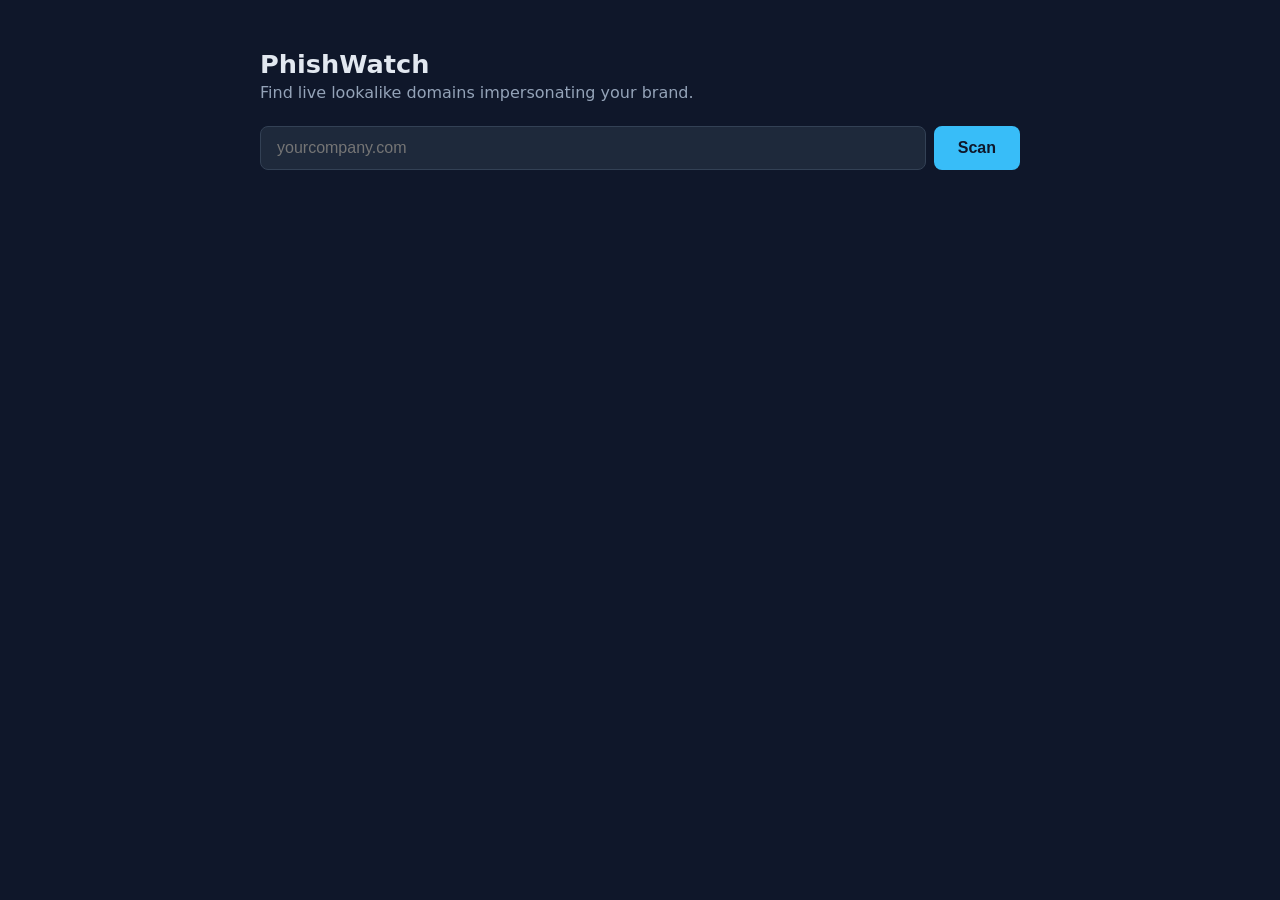
==== static/index.html @ 0c2d5e76 "Add web UI: scan API endpoint and frontend page" ====
<!DOCTYPE html>
<html lang="en">
<head>
  <meta charset="UTF-8">
  <meta name="viewport" content="width=device-width, initial-scale=1.0">
  <title>PhishWatch — Lookalike Domain Scanner</title>
  <style>
    :root { --bg:#0f172a; --card:#1e293b; --text:#e2e8f0;
            --accent:#38bdf8; --danger:#f87171; --muted:#94a3b8; }
    * { box-sizing: border-box; }
    body { margin:0; font-family: system-ui, sans-serif;
           background: var(--bg); color: var(--text);
           display:flex; justify-content:center; padding:2rem; }
    .wrap { width:100%; max-width:760px; }
    h1 { font-size:1.6rem; margin-bottom:.25rem; }
    p.sub { color:var(--muted); margin-top:0; }
    .row { display:flex; gap:.5rem; margin:1.5rem 0; }
    input { flex:1; padding:.75rem 1rem; border-radius:8px;
            border:1px solid #334155; background:var(--card);
            color:var(--text); font-size:1rem; }
    button { padding:.75rem 1.5rem; border:none; border-radius:8px;
             background:var(--accent); color:#0f172a; font-weight:600;
             font-size:1rem; cursor:pointer; }
    button:disabled { opacity:.5; cursor:not-allowed; }
    .status { color:var(--muted); margin:1rem 0; }
    .error { color:var(--danger); }
    table { width:100%; border-collapse:collapse; margin-top:1rem; }
    th, td { text-align:left; padding:.6rem .5rem;
             border-bottom:1px solid #334155; font-size:.92rem; }
    th { color:var(--muted); font-weight:500; }
    .score { font-weight:700; }
    .s-high { color:var(--danger); }
    .s-mid  { color:#fbbf24; }
    code { color:var(--accent); }
  </style>
</head>
<body>
  <div class="wrap">
    <h1>PhishWatch</h1>
    <p class="sub">Find live lookalike domains impersonating your brand.</p>

    <div class="row">
      <input id="domain" type="text" placeholder="yourcompany.com"
             autocomplete="off" />
      <button id="scanBtn">Scan</button>
    </div>

    <div id="status" class="status"></div>
    <div id="results"></div>
  </div>

  <script>
    const btn = document.getElementById("scanBtn");
    const input = document.getElementById("domain");
    const statusEl = document.getElementById("status");
    const resultsEl = document.getElementById("results");

    async function scan() {
      const domain = input.value.trim();
      if (!domain) { statusEl.textContent = "Please enter a domain."; return; }

      // Disable button + show progress (from the UX quiz).
      btn.disabled = true;
      resultsEl.innerHTML = "";
      statusEl.className = "status";
      statusEl.textContent = "Scanning… this can take up to a minute.";

      try {
        const res = await fetch("/api/scan", {
          method: "POST",
          headers: { "Content-Type": "application/json" },
          body: JSON.stringify({ domain })
        });
        if (!res.ok) throw new Error("Server returned " + res.status);
        const data = await res.json();
        render(data);
      } catch (err) {
        statusEl.className = "status error";
        statusEl.textContent = "Scan failed: " + err.message;
      } finally {
        btn.disabled = false;   // always re-enable, success or fail
      }
    }

    function render(data) {
      if (data.count === 0) {
        statusEl.textContent =
          `No live lookalikes found for ${data.target}. `;
        return;
      }
      statusEl.textContent =
        `Found ${data.count} live lookalike domain(s) for ${data.target}:`;

      const rows = data.results.map(r => {
        const cls = r.score >= 6 ? "s-high" : r.score >= 4 ? "s-mid" : "";
        return `<tr>
          <td><code>${r.domain}</code></td>
          <td class="score ${cls}">${r.score}/7</td>
          <td>${r.reasons.join("; ")}</td>
        </tr>`;
      }).join("");

      resultsEl.innerHTML = `
        <table>
          <thead><tr><th>Domain</th><th>Score</th><th>Signals</th></tr></thead>
          <tbody>${rows}</tbody>
        </table>`;
    }

    btn.addEventListener("click", scan);
    input.addEventListener("keydown", e => { if (e.key === "Enter") scan(); });
  </script>
</body>
</html>
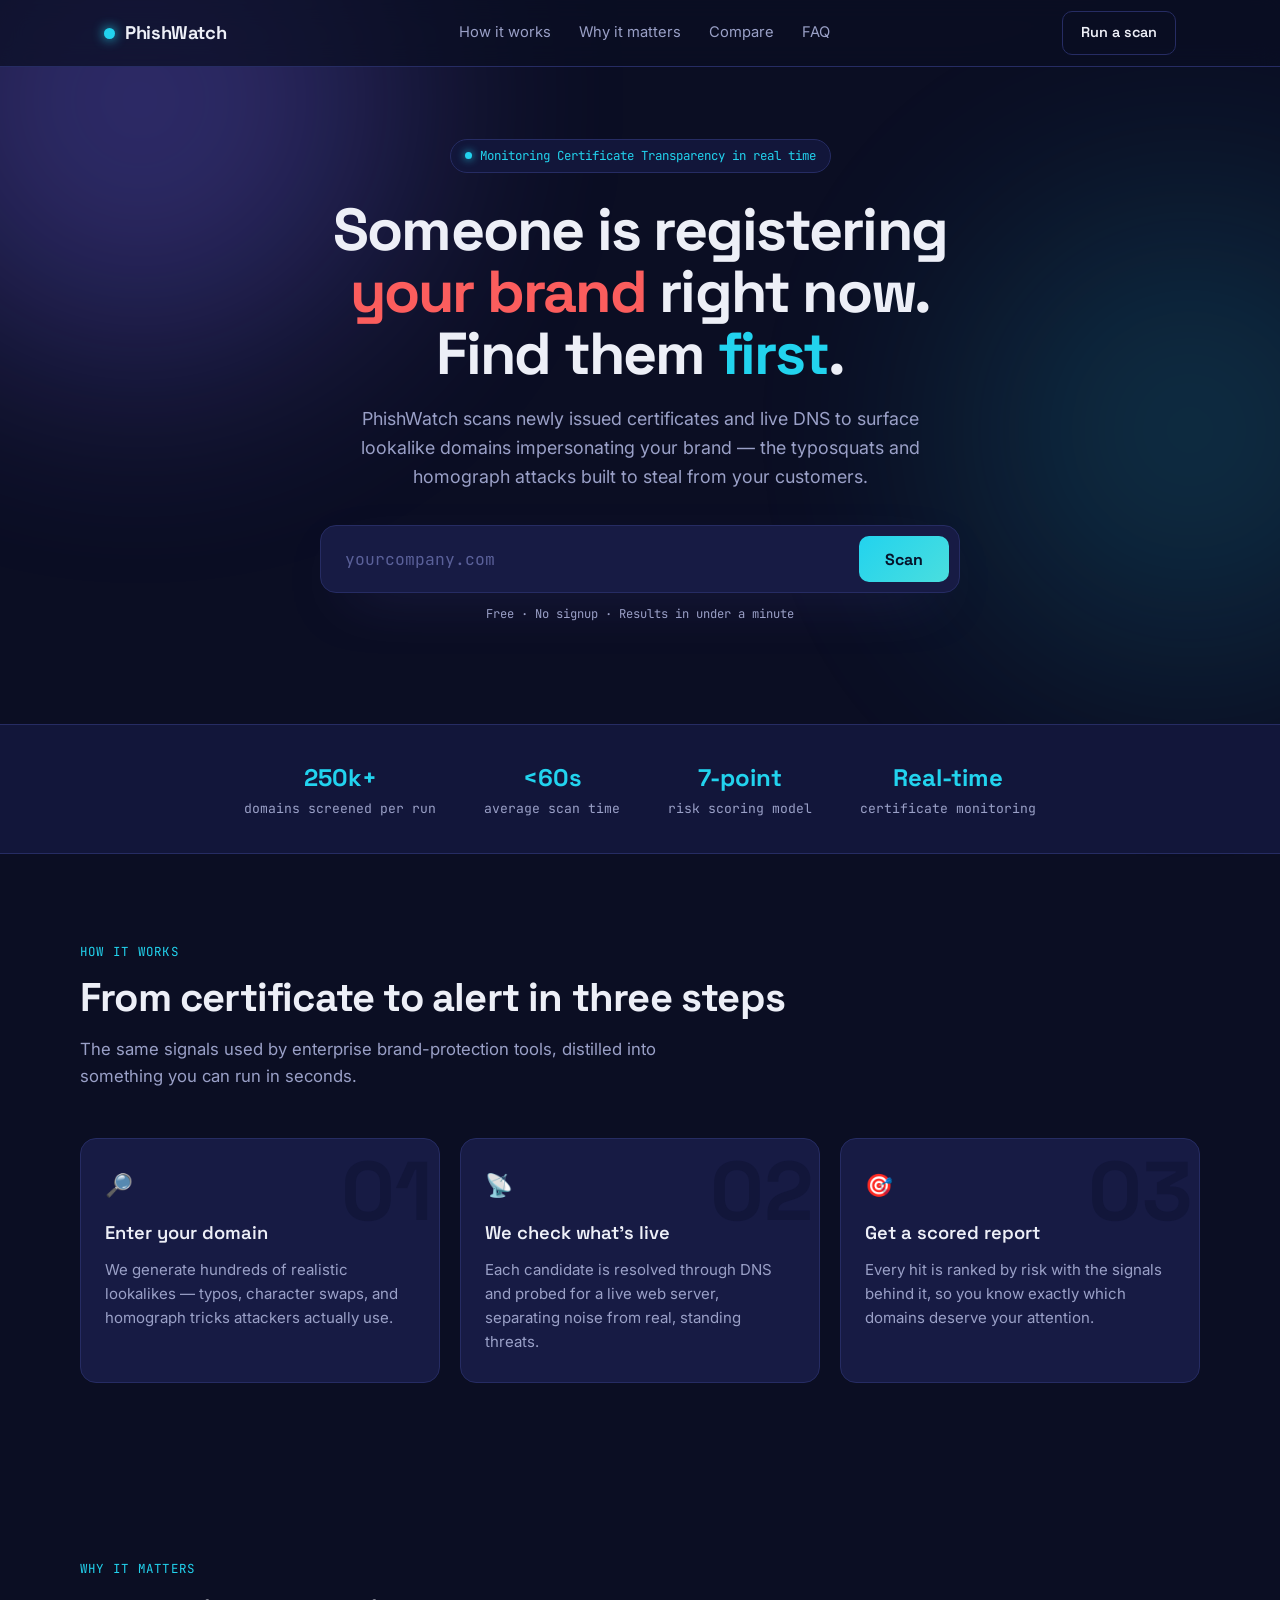
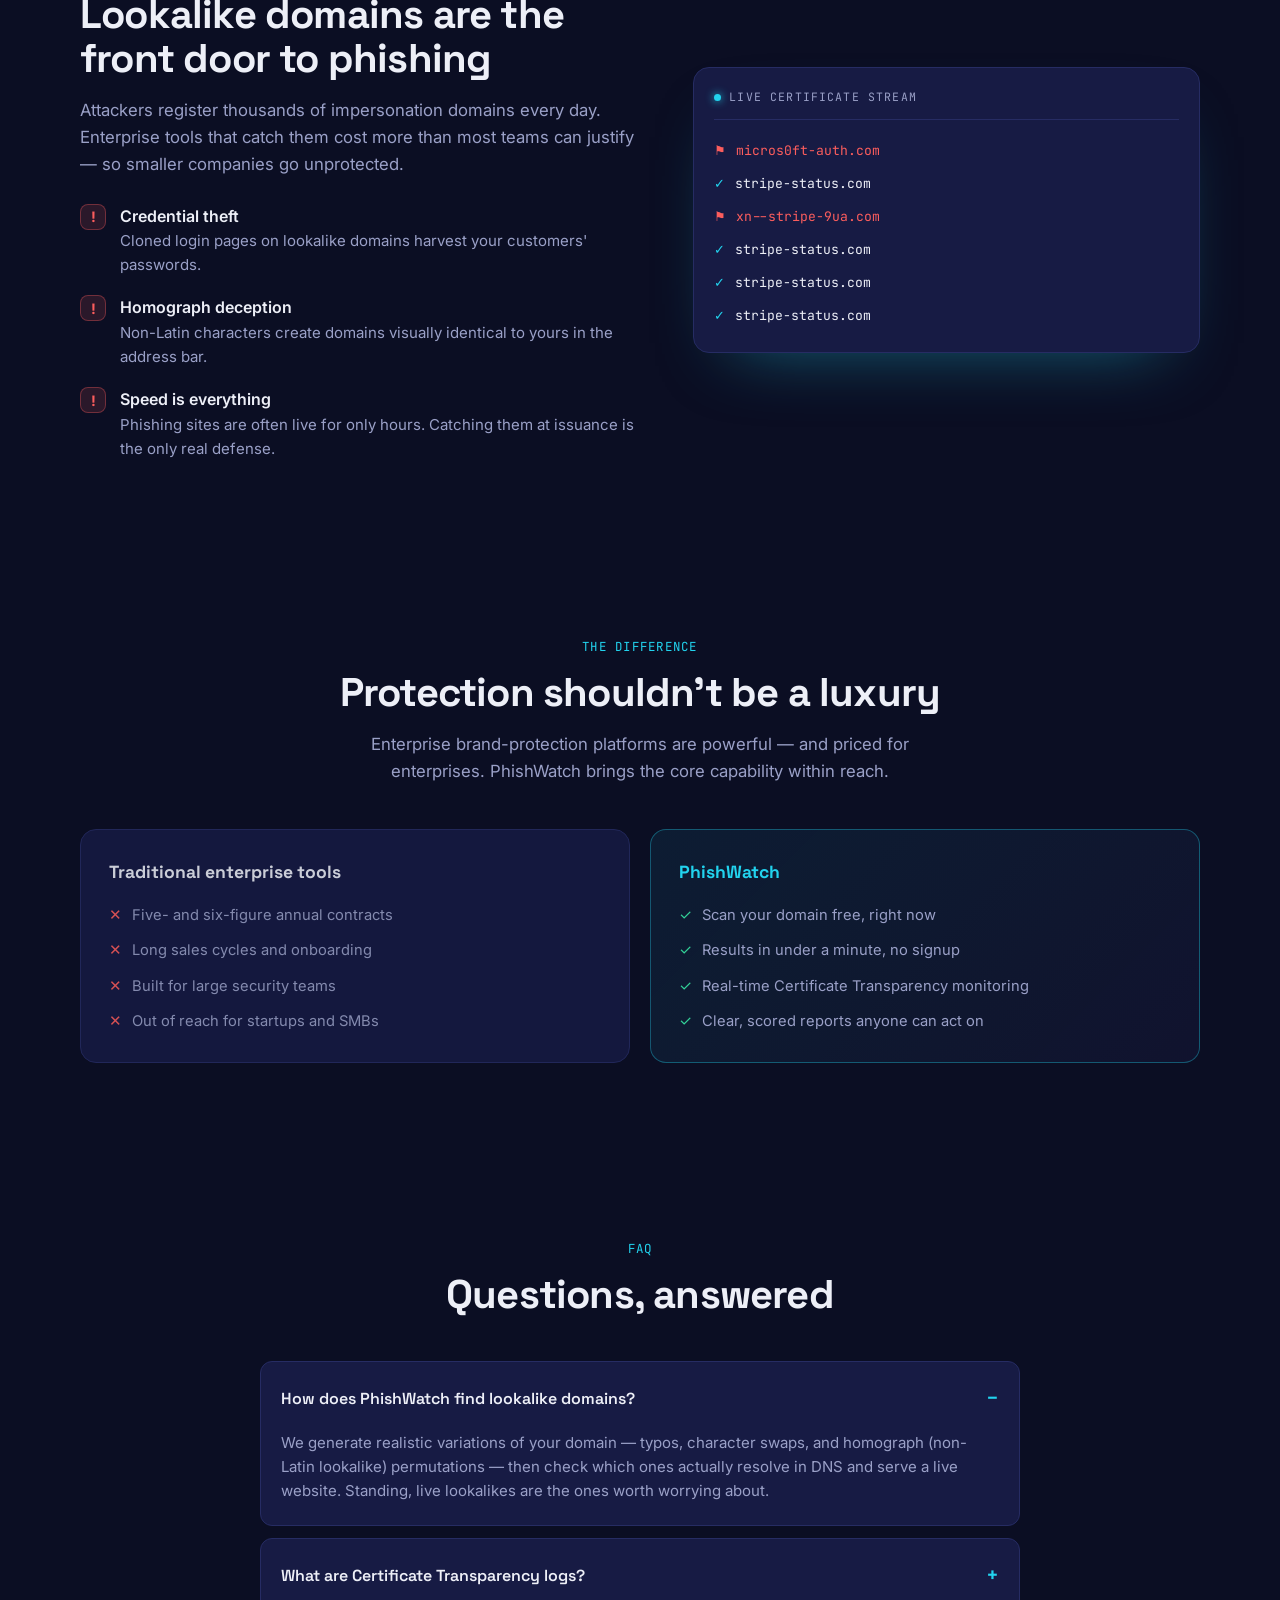
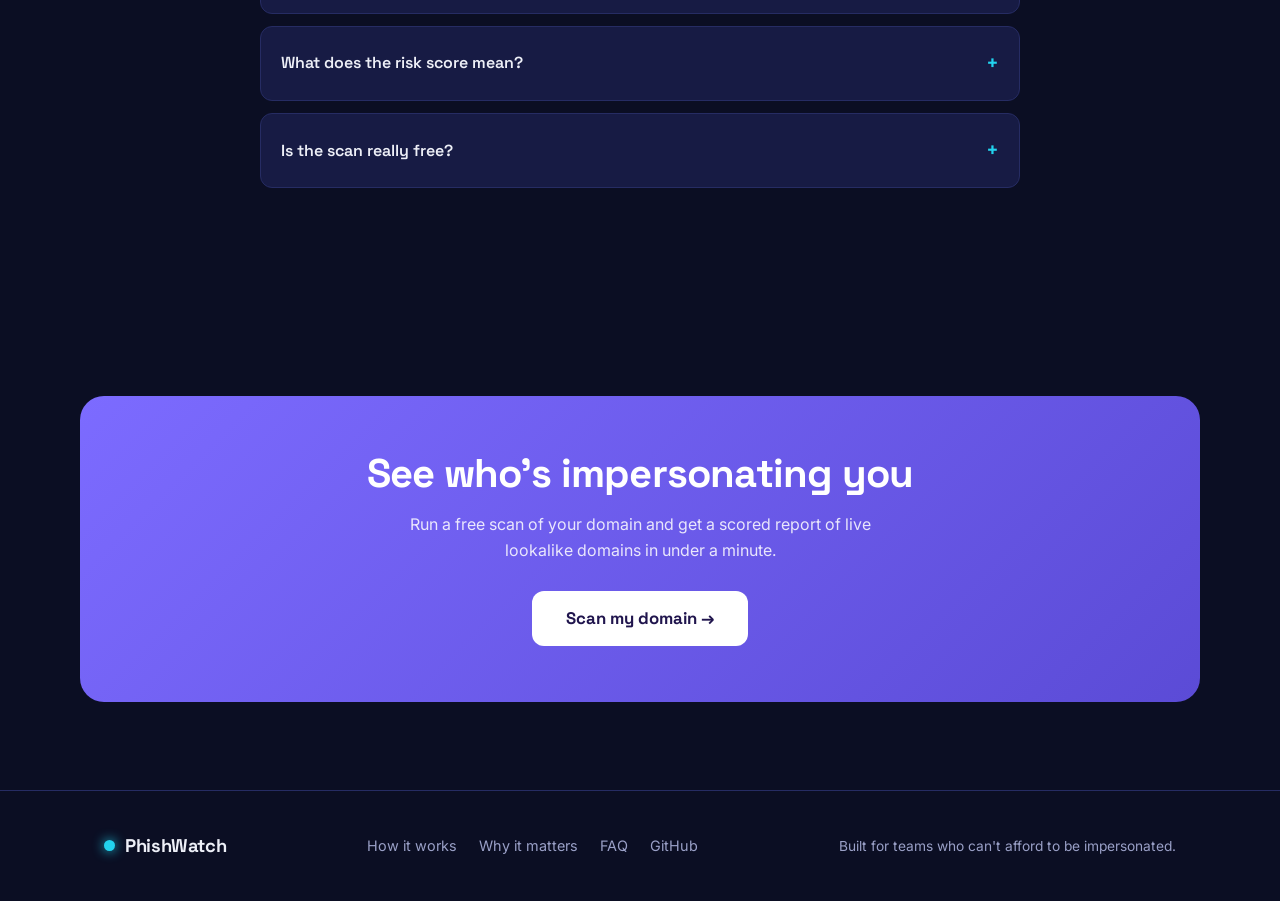
==== commit 26f893f8: "Upgrade UI: security report card results and expanded landing page" ====
--- a/static/index.html
+++ b/static/index.html
@@ -1,114 +1,283 @@
 <!DOCTYPE html>
 <html lang="en">
 <head>
-  <meta charset="UTF-8">
-  <meta name="viewport" content="width=device-width, initial-scale=1.0">
-  <title>PhishWatch — Lookalike Domain Scanner</title>
-  <style>
-    :root { --bg:#0f172a; --card:#1e293b; --text:#e2e8f0;
-            --accent:#38bdf8; --danger:#f87171; --muted:#94a3b8; }
-    * { box-sizing: border-box; }
-    body { margin:0; font-family: system-ui, sans-serif;
-           background: var(--bg); color: var(--text);
-           display:flex; justify-content:center; padding:2rem; }
-    .wrap { width:100%; max-width:760px; }
-    h1 { font-size:1.6rem; margin-bottom:.25rem; }
-    p.sub { color:var(--muted); margin-top:0; }
-    .row { display:flex; gap:.5rem; margin:1.5rem 0; }
-    input { flex:1; padding:.75rem 1rem; border-radius:8px;
-            border:1px solid #334155; background:var(--card);
-            color:var(--text); font-size:1rem; }
-    button { padding:.75rem 1.5rem; border:none; border-radius:8px;
-             background:var(--accent); color:#0f172a; font-weight:600;
-             font-size:1rem; cursor:pointer; }
-    button:disabled { opacity:.5; cursor:not-allowed; }
-    .status { color:var(--muted); margin:1rem 0; }
-    .error { color:var(--danger); }
-    table { width:100%; border-collapse:collapse; margin-top:1rem; }
-    th, td { text-align:left; padding:.6rem .5rem;
-             border-bottom:1px solid #334155; font-size:.92rem; }
-    th { color:var(--muted); font-weight:500; }
-    .score { font-weight:700; }
-    .s-high { color:var(--danger); }
-    .s-mid  { color:#fbbf24; }
-    code { color:var(--accent); }
-  </style>
+<meta charset="UTF-8" />
+<meta name="viewport" content="width=device-width, initial-scale=1.0" />
+<title>PhishWatch — Catch lookalike domains before they catch your customers</title>
+<link rel="preconnect" href="https://fonts.googleapis.com">
+<link rel="preconnect" href="https://fonts.gstatic.com" crossorigin>
+<link href="https://fonts.googleapis.com/css2?family=Space+Grotesk:wght@400;500;600;700&family=Inter:wght@400;500;600;700&family=JetBrains+Mono:wght@400;500;700&display=swap" rel="stylesheet">
+<style>
+  :root{
+    --bg:#0B0E23; --bg-2:#12163A; --card:#171B44; --card-2:#1C2150;
+    --line:#262C63; --text:#EDEFF7; --muted:#9AA0C7;
+    --cyan:#22D3EE; --coral:#FB5D5D; --amber:#FBBF24; --violet:#7C6BFF; --green:#34D399;
+    --display:'Space Grotesk',sans-serif; --body:'Inter',sans-serif; --mono:'JetBrains Mono',monospace;
+  }
+  *{box-sizing:border-box;margin:0;padding:0}
+  html{scroll-behavior:smooth}
+  body{background:var(--bg);color:var(--text);font-family:var(--body);line-height:1.6;overflow-x:hidden}
+  a{color:inherit;text-decoration:none}
+  .wrap{max-width:1120px;margin:0 auto;padding:0 24px}
+  .glow{position:fixed;inset:0;z-index:-1;pointer-events:none}
+  .glow::before,.glow::after{content:"";position:absolute;border-radius:50%;filter:blur(120px)}
+  .glow::before{width:520px;height:520px;background:var(--violet);top:-160px;left:-120px;opacity:.32}
+  .glow::after{width:460px;height:460px;background:var(--cyan);top:200px;right:-140px;opacity:.16}
+  nav{position:sticky;top:0;z-index:50;backdrop-filter:blur(12px);background:rgba(11,14,35,.72);border-bottom:1px solid var(--line)}
+  .nav-inner{display:flex;align-items:center;justify-content:space-between;height:66px}
+  .brand{display:flex;align-items:center;gap:10px;font-family:var(--display);font-weight:700;font-size:1.15rem;letter-spacing:-.02em}
+  .brand .dot{width:11px;height:11px;border-radius:50%;background:var(--cyan);box-shadow:0 0 12px var(--cyan);animation:pulse 2.4s infinite}
+  @keyframes pulse{0%,100%{opacity:1}50%{opacity:.4}}
+  .nav-links{display:flex;gap:28px;font-size:.92rem;color:var(--muted)}
+  .nav-links a:hover{color:var(--text)}
+  .nav-cta{font-family:var(--display);font-weight:600;font-size:.9rem;padding:9px 18px;border:1px solid var(--line);border-radius:10px}
+  .nav-cta:hover{border-color:var(--cyan);color:var(--cyan)}
+  @media(max-width:760px){.nav-links{display:none}}
+  .hero{padding:72px 0 26px;text-align:center}
+  .eyebrow{display:inline-flex;align-items:center;gap:8px;font-family:var(--mono);font-size:.78rem;color:var(--cyan);border:1px solid var(--line);background:var(--bg-2);padding:6px 14px;border-radius:999px;margin-bottom:26px}
+  .eyebrow .live{width:7px;height:7px;border-radius:50%;background:var(--cyan);box-shadow:0 0 8px var(--cyan);animation:pulse 1.6s infinite}
+  h1{font-family:var(--display);font-weight:700;font-size:clamp(2.2rem,5.4vw,3.7rem);line-height:1.05;letter-spacing:-.03em;margin-bottom:20px}
+  h1 .hl.threat{color:var(--coral)} h1 .hl.safe{color:var(--cyan)}
+  .lede{max-width:600px;margin:0 auto 34px;color:var(--muted);font-size:1.12rem}
+  .scan{max-width:640px;margin:0 auto}
+  .scan-row{display:flex;gap:10px;background:var(--card);border:1px solid var(--line);border-radius:16px;padding:10px;box-shadow:0 20px 60px -30px rgba(124,107,255,.6)}
+  .scan-row:focus-within{border-color:var(--cyan)}
+  .scan-row input{flex:1;background:transparent;border:none;outline:none;color:var(--text);font-family:var(--mono);font-size:1.02rem;padding:12px 14px}
+  .scan-row input::placeholder{color:#5a6099}
+  .scan-btn{font-family:var(--display);font-weight:700;font-size:1rem;padding:12px 26px;border:none;border-radius:10px;cursor:pointer;color:#06132a;background:linear-gradient(135deg,var(--cyan),#4ADEDE)}
+  .scan-btn:hover{filter:brightness(1.08)} .scan-btn:disabled{opacity:.5;cursor:not-allowed;filter:grayscale(.3)}
+  .hint{font-family:var(--mono);font-size:.76rem;color:var(--muted);margin-top:12px}
+  #status{margin:22px auto 0;max-width:640px;font-size:.96rem;min-height:1.4em}
+  #status.err{color:var(--coral)} #status.ok{color:var(--muted)}
+  .spinner{display:inline-block;width:15px;height:15px;border:2px solid var(--line);border-top-color:var(--cyan);border-radius:50%;animation:spin .7s linear infinite;vertical-align:-2px;margin-right:8px}
+  @keyframes spin{to{transform:rotate(360deg)}}
+  #report{max-width:1000px;margin:30px auto 0;text-align:left}
+  .verdict{display:flex;align-items:center;gap:22px;border-radius:18px 18px 0 0;padding:26px 30px;border:1px solid var(--line);border-bottom:none}
+  .verdict.bad{background:linear-gradient(135deg,rgba(251,93,93,.16),rgba(251,93,93,.04))}
+  .verdict.good{background:linear-gradient(135deg,rgba(52,211,153,.14),rgba(52,211,153,.03))}
+  .verdict .shield{width:56px;height:56px;border-radius:14px;display:grid;place-items:center;font-size:1.7rem;flex-shrink:0}
+  .verdict.bad .shield{background:rgba(251,93,93,.16);border:1px solid rgba(251,93,93,.4)}
+  .verdict.good .shield{background:rgba(52,211,153,.16);border:1px solid rgba(52,211,153,.4)}
+  .verdict h3{font-family:var(--display);font-size:1.32rem;font-weight:700;letter-spacing:-.01em}
+  .verdict.bad h3{color:var(--coral)} .verdict.good h3{color:var(--green)}
+  .verdict p{color:var(--muted);font-size:.94rem;margin-top:2px}
+  .verdict .target{font-family:var(--mono);color:var(--text)}
+  .summary{display:grid;grid-template-columns:repeat(4,1fr);border:1px solid var(--line);border-bottom:none;background:var(--bg-2)}
+  @media(max-width:640px){.summary{grid-template-columns:repeat(2,1fr)}}
+  .summary .cell{padding:18px 22px;border-right:1px solid var(--line)}
+  .summary .cell:last-child{border-right:none}
+  .summary .k{font-family:var(--mono);font-size:.68rem;text-transform:uppercase;letter-spacing:.08em;color:var(--muted);margin-bottom:6px}
+  .summary .v{font-family:var(--display);font-weight:700;font-size:1.5rem}
+  .summary .v.crit{color:var(--coral)} .summary .v.warn{color:var(--amber)} .summary .v.cyan{color:var(--cyan)}
+  .report-table{width:100%;border-collapse:collapse;background:var(--card);border:1px solid var(--line);border-radius:0 0 18px 18px;overflow:hidden}
+  .report-table thead th{font-family:var(--mono);font-size:.7rem;text-transform:uppercase;letter-spacing:.08em;color:var(--muted);text-align:left;padding:14px 20px;background:var(--card-2);font-weight:500;border-bottom:1px solid var(--line)}
+  .report-table td{padding:16px 20px;border-top:1px solid var(--line);font-size:.9rem;vertical-align:middle}
+  .report-table tbody tr:hover{background:var(--card-2)}
+  td.dom{font-family:var(--mono);color:var(--text);word-break:break-all;font-weight:500}
+  .riskpill{display:inline-flex;align-items:center;gap:6px;font-family:var(--mono);font-weight:700;font-size:.76rem;padding:5px 11px;border-radius:8px;white-space:nowrap}
+  .r-crit{color:var(--coral);background:rgba(251,93,93,.13);border:1px solid rgba(251,93,93,.35)}
+  .r-warn{color:var(--amber);background:rgba(251,191,36,.12);border:1px solid rgba(251,191,36,.3)}
+  .r-low{color:var(--muted);background:rgba(154,160,199,.1);border:1px solid var(--line)}
+  .chip{display:inline-flex;align-items:center;gap:6px;font-size:.8rem;font-family:var(--mono)}
+  .chip .d{width:7px;height:7px;border-radius:50%}
+  .chip.on .d{background:var(--green);box-shadow:0 0 6px var(--green)} .chip.on{color:var(--text)}
+  .chip.off .d{background:#4a4f7a} .chip.off{color:var(--muted)}
+  .signals{color:var(--muted);font-size:.82rem;line-height:1.4}
+  .report-note{font-family:var(--mono);font-size:.74rem;color:var(--muted);margin-top:14px;text-align:center}
+  section.block{padding:88px 0}
+  .kicker{font-family:var(--mono);font-size:.78rem;color:var(--cyan);letter-spacing:.1em;text-transform:uppercase;margin-bottom:14px}
+  h2{font-family:var(--display);font-weight:700;font-size:clamp(1.7rem,3.6vw,2.5rem);letter-spacing:-.02em;margin-bottom:16px;line-height:1.1}
+  .section-lede{color:var(--muted);max-width:580px;font-size:1.05rem}
+  .center{text-align:center} .center .section-lede{margin:0 auto}
+  .trust{border-top:1px solid var(--line);border-bottom:1px solid var(--line);background:var(--bg-2);padding:34px 0}
+  .trust-inner{display:flex;align-items:center;justify-content:center;gap:48px;flex-wrap:wrap;text-align:center}
+  .trust-item{color:var(--muted);font-family:var(--mono);font-size:.82rem}
+  .trust-item b{color:var(--cyan);font-family:var(--display);font-size:1.5rem;display:block}
+  .steps{display:grid;grid-template-columns:repeat(3,1fr);gap:20px;margin-top:48px}
+  @media(max-width:760px){.steps{grid-template-columns:1fr}}
+  .step{background:var(--card);border:1px solid var(--line);border-radius:16px;padding:28px 24px;position:relative;overflow:hidden}
+  .step::before{content:attr(data-n);position:absolute;top:-14px;right:6px;font-family:var(--display);font-weight:700;font-size:5.2rem;color:var(--bg-2)}
+  .step>*{position:relative}
+  .step .ico{font-size:1.4rem;margin-bottom:16px;display:block}
+  .step h3{font-family:var(--display);font-weight:600;font-size:1.15rem;margin-bottom:10px}
+  .step p{color:var(--muted);font-size:.94rem}
+  .why{display:grid;grid-template-columns:1.1fr 1fr;gap:56px;align-items:center}
+  @media(max-width:820px){.why{grid-template-columns:1fr;gap:36px}}
+  .why-list{list-style:none;margin-top:26px;display:flex;flex-direction:column;gap:18px}
+  .why-list li{display:flex;gap:14px;align-items:flex-start}
+  .why-list .mark{flex-shrink:0;width:26px;height:26px;border-radius:8px;background:rgba(251,93,93,.13);border:1px solid rgba(251,93,93,.34);color:var(--coral);display:grid;place-items:center;font-size:.9rem;font-weight:700}
+  .why-list strong{font-weight:600} .why-list p{color:var(--muted);font-size:.94rem}
+  .stream{background:var(--card);border:1px solid var(--line);border-radius:16px;padding:20px;font-family:var(--mono);font-size:.82rem;box-shadow:0 30px 70px -40px rgba(34,211,238,.5)}
+  .stream-head{display:flex;align-items:center;gap:8px;color:var(--muted);font-size:.72rem;text-transform:uppercase;letter-spacing:.1em;margin-bottom:14px;padding-bottom:12px;border-bottom:1px solid var(--line)}
+  .stream-head .live{width:7px;height:7px;border-radius:50%;background:var(--cyan);box-shadow:0 0 8px var(--cyan);animation:pulse 1.6s infinite}
+  .stream-row{display:flex;align-items:center;gap:10px;padding:6px 0;opacity:0;animation:rowin .5s forwards}
+  .stream-row.safe .tag{color:var(--cyan)} .stream-row.bad .tag{color:var(--coral)} .stream-row.bad .d{color:var(--coral)}
+  @keyframes rowin{from{opacity:0;transform:translateY(6px)}to{opacity:1;transform:none}}
+  .compare{display:grid;grid-template-columns:1fr 1fr;gap:20px;margin-top:44px}
+  @media(max-width:760px){.compare{grid-template-columns:1fr}}
+  .compare .col{border:1px solid var(--line);border-radius:16px;padding:28px}
+  .compare .col.them{background:var(--card);opacity:.85}
+  .compare .col.us{background:linear-gradient(135deg,rgba(34,211,238,.08),rgba(124,107,255,.05));border-color:rgba(34,211,238,.35)}
+  .compare h4{font-family:var(--display);font-size:1.1rem;margin-bottom:18px}
+  .compare .col.us h4{color:var(--cyan)}
+  .compare ul{list-style:none;display:flex;flex-direction:column;gap:12px}
+  .compare li{display:flex;gap:10px;font-size:.92rem;color:var(--muted)}
+  .compare li .m{flex-shrink:0}
+  .compare .them li .m{color:var(--coral)} .compare .us li .m{color:var(--green)}
+  .faq{max-width:760px;margin:44px auto 0}
+  .faq details{border:1px solid var(--line);border-radius:12px;padding:4px 20px;margin-bottom:12px;background:var(--card)}
+  .faq summary{cursor:pointer;padding:16px 0;font-family:var(--display);font-weight:600;font-size:1rem;list-style:none;display:flex;justify-content:space-between;align-items:center}
+  .faq summary::-webkit-details-marker{display:none}
+  .faq summary::after{content:"+";color:var(--cyan);font-size:1.3rem}
+  .faq details[open] summary::after{content:"\2212"}
+  .faq p{color:var(--muted);font-size:.94rem;padding:0 0 18px}
+  .cta-band{background:linear-gradient(135deg,var(--violet),#5B4BD6);border-radius:24px;padding:56px;text-align:center;margin-top:20px}
+  .cta-band h2{color:#fff} .cta-band p{color:rgba(255,255,255,.85);max-width:520px;margin:0 auto 28px}
+  .cta-band .big-btn{display:inline-block;font-family:var(--display);font-weight:700;background:#fff;color:#20154d;padding:14px 34px;border-radius:12px;font-size:1.05rem}
+  .cta-band .big-btn:hover{filter:brightness(.95)}
+  footer{border-top:1px solid var(--line);padding:40px 0}
+  .foot-inner{display:flex;justify-content:space-between;align-items:center;flex-wrap:wrap;gap:16px}
+  .foot-inner .muted{color:var(--muted);font-size:.86rem}
+  .foot-links{display:flex;gap:22px;font-size:.9rem;color:var(--muted)}
+  .foot-links a:hover{color:var(--cyan)}
+  @media(prefers-reduced-motion:reduce){*{animation:none!important;scroll-behavior:auto}}
+</style>
 </head>
 <body>
-  <div class="wrap">
-    <h1>PhishWatch</h1>
-    <p class="sub">Find live lookalike domains impersonating your brand.</p>
-
-    <div class="row">
-      <input id="domain" type="text" placeholder="yourcompany.com"
-             autocomplete="off" />
-      <button id="scanBtn">Scan</button>
-    </div>
-
-    <div id="status" class="status"></div>
-    <div id="results"></div>
-  </div>
-
-  <script>
-    const btn = document.getElementById("scanBtn");
-    const input = document.getElementById("domain");
-    const statusEl = document.getElementById("status");
-    const resultsEl = document.getElementById("results");
-
-    async function scan() {
-      const domain = input.value.trim();
-      if (!domain) { statusEl.textContent = "Please enter a domain."; return; }
-
-      // Disable button + show progress (from the UX quiz).
-      btn.disabled = true;
-      resultsEl.innerHTML = "";
-      statusEl.className = "status";
-      statusEl.textContent = "Scanning… this can take up to a minute.";
-
-      try {
-        const res = await fetch("/api/scan", {
-          method: "POST",
-          headers: { "Content-Type": "application/json" },
-          body: JSON.stringify({ domain })
-        });
-        if (!res.ok) throw new Error("Server returned " + res.status);
-        const data = await res.json();
-        render(data);
-      } catch (err) {
-        statusEl.className = "status error";
-        statusEl.textContent = "Scan failed: " + err.message;
-      } finally {
-        btn.disabled = false;   // always re-enable, success or fail
-      }
+<div class="glow"></div>
+<nav><div class="wrap nav-inner">
+  <div class="brand"><span class="dot"></span>PhishWatch</div>
+  <div class="nav-links"><a href="#how">How it works</a><a href="#why">Why it matters</a><a href="#compare">Compare</a><a href="#faq">FAQ</a></div>
+  <a href="#scan" class="nav-cta">Run a scan</a>
+</div></nav>
+<header class="hero wrap" id="scan">
+  <span class="eyebrow"><span class="live"></span>Monitoring Certificate Transparency in real time</span>
+  <h1>Someone is registering<br><span class="hl threat">your brand</span> right now.<br>Find them <span class="hl safe">first</span>.</h1>
+  <p class="lede">PhishWatch scans newly issued certificates and live DNS to surface lookalike domains impersonating your brand — the typosquats and homograph attacks built to steal from your customers.</p>
+  <div class="scan"><div class="scan-row">
+    <input id="domain" type="text" placeholder="yourcompany.com" autocomplete="off" spellcheck="false" />
+    <button id="scanBtn" class="scan-btn">Scan</button>
+  </div><div class="hint">Free · No signup · Results in under a minute</div></div>
+  <div id="status"></div>
+  <div id="report"></div>
+</header>
+<div class="trust"><div class="wrap trust-inner">
+  <div class="trust-item"><b>250k+</b>domains screened per run</div>
+  <div class="trust-item"><b>&lt;60s</b>average scan time</div>
+  <div class="trust-item"><b>7-point</b>risk scoring model</div>
+  <div class="trust-item"><b>Real-time</b>certificate monitoring</div>
+</div></div>
+<section class="block wrap" id="how">
+  <div class="kicker">How it works</div>
+  <h2>From certificate to alert in three steps</h2>
+  <p class="section-lede">The same signals used by enterprise brand-protection tools, distilled into something you can run in seconds.</p>
+  <div class="steps">
+    <div class="step" data-n="01"><span class="ico">&#128270;</span><h3>Enter your domain</h3><p>We generate hundreds of realistic lookalikes — typos, character swaps, and homograph tricks attackers actually use.</p></div>
+    <div class="step" data-n="02"><span class="ico">&#128225;</span><h3>We check what's live</h3><p>Each candidate is resolved through DNS and probed for a live web server, separating noise from real, standing threats.</p></div>
+    <div class="step" data-n="03"><span class="ico">&#127919;</span><h3>Get a scored report</h3><p>Every hit is ranked by risk with the signals behind it, so you know exactly which domains deserve your attention.</p></div>
+  </div>
+</section>
+<section class="block wrap" id="why"><div class="why">
+  <div>
+    <div class="kicker">Why it matters</div>
+    <h2>Lookalike domains are the front door to phishing</h2>
+    <p class="section-lede">Attackers register thousands of impersonation domains every day. Enterprise tools that catch them cost more than most teams can justify — so smaller companies go unprotected.</p>
+    <ul class="why-list">
+      <li><span class="mark">!</span><div><strong>Credential theft</strong><p>Cloned login pages on lookalike domains harvest your customers' passwords.</p></div></li>
+      <li><span class="mark">!</span><div><strong>Homograph deception</strong><p>Non-Latin characters create domains visually identical to yours in the address bar.</p></div></li>
+      <li><span class="mark">!</span><div><strong>Speed is everything</strong><p>Phishing sites are often live for only hours. Catching them at issuance is the only real defense.</p></div></li>
+    </ul>
+  </div>
+  <div class="stream" aria-hidden="true"><div class="stream-head"><span class="live"></span>Live certificate stream</div><div id="streamRows"></div></div>
+</div></section>
+<section class="block wrap" id="compare">
+  <div class="center"><div class="kicker">The difference</div><h2>Protection shouldn't be a luxury</h2>
+  <p class="section-lede">Enterprise brand-protection platforms are powerful — and priced for enterprises. PhishWatch brings the core capability within reach.</p></div>
+  <div class="compare">
+    <div class="col them"><h4>Traditional enterprise tools</h4><ul>
+      <li><span class="m">&#10005;</span>Five- and six-figure annual contracts</li>
+      <li><span class="m">&#10005;</span>Long sales cycles and onboarding</li>
+      <li><span class="m">&#10005;</span>Built for large security teams</li>
+      <li><span class="m">&#10005;</span>Out of reach for startups and SMBs</li>
+    </ul></div>
+    <div class="col us"><h4>PhishWatch</h4><ul>
+      <li><span class="m">&#10003;</span>Scan your domain free, right now</li>
+      <li><span class="m">&#10003;</span>Results in under a minute, no signup</li>
+      <li><span class="m">&#10003;</span>Real-time Certificate Transparency monitoring</li>
+      <li><span class="m">&#10003;</span>Clear, scored reports anyone can act on</li>
+    </ul></div>
+  </div>
+</section>
+<section class="block wrap" id="faq">
+  <div class="center"><div class="kicker">FAQ</div><h2>Questions, answered</h2></div>
+  <div class="faq">
+    <details open><summary>How does PhishWatch find lookalike domains?</summary><p>We generate realistic variations of your domain — typos, character swaps, and homograph (non-Latin lookalike) permutations — then check which ones actually resolve in DNS and serve a live website. Standing, live lookalikes are the ones worth worrying about.</p></details>
+    <details><summary>What are Certificate Transparency logs?</summary><p>They're public, append-only logs that record every SSL/TLS certificate issued on the web. Because nearly every phishing site gets a certificate, these logs act as a near-real-time feed of new domains going live — which is exactly what we monitor.</p></details>
+    <details><summary>What does the risk score mean?</summary><p>Each lookalike is scored out of 7 based on the signals we detect: whether it's a known typo/homograph pattern, whether it resolves in DNS, and whether it serves a live web server. Higher scores mean a more credible, active threat.</p></details>
+    <details><summary>Is the scan really free?</summary><p>Yes. You can scan your domain right now with no account and no payment. It's designed to give you an immediate, honest picture of who may be impersonating your brand.</p></details>
+  </div>
+</section>
+<section class="block wrap"><div class="cta-band">
+  <h2>See who's impersonating you</h2>
+  <p>Run a free scan of your domain and get a scored report of live lookalike domains in under a minute.</p>
+  <a href="#scan" class="big-btn">Scan my domain &#8594;</a>
+</div></section>
+<footer><div class="wrap foot-inner">
+  <div class="brand"><span class="dot"></span>PhishWatch</div>
+  <div class="foot-links"><a href="#how">How it works</a><a href="#why">Why it matters</a><a href="#faq">FAQ</a><a href="https://github.com/ShahzaibNas/phishwatch" target="_blank" rel="noopener">GitHub</a></div>
+  <div class="muted">Built for teams who can't afford to be impersonated.</div>
+</div></footer>
+<script>
+  const btn=document.getElementById("scanBtn");
+  const input=document.getElementById("domain");
+  const statusEl=document.getElementById("status");
+  const reportEl=document.getElementById("report");
+  async function scan(){
+    const domain=input.value.trim();
+    if(!domain){statusEl.className="err";statusEl.textContent="Enter a domain to scan.";return;}
+    btn.disabled=true;reportEl.innerHTML="";
+    statusEl.className="ok";
+    statusEl.innerHTML='<span class="spinner"></span>Scanning '+escapeHtml(domain)+' — this can take up to a minute…';
+    try{
+      const res=await fetch("/api/scan",{method:"POST",headers:{"Content-Type":"application/json"},body:JSON.stringify({domain})});
+      if(!res.ok){let msg="Something went wrong ("+res.status+").";try{const e=await res.json();if(e.detail)msg=e.detail;}catch{}throw new Error(msg);}
+      const data=await res.json();statusEl.textContent="";render(data);
+    }catch(err){statusEl.className="err";statusEl.textContent=err.message;}
+    finally{btn.disabled=false;}
+  }
+  function render(data){
+    const results=data.results||[];
+    const crit=results.filter(r=>r.score>=6).length;
+    const warn=results.filter(r=>r.score>=4&&r.score<6).length;
+    if(data.count===0){
+      reportEl.innerHTML='<div class="verdict good"><div class="shield">&#128737;&#65039;</div><div><h3>No live lookalikes detected</h3><p>We found no live impersonation domains for <span class="target">'+escapeHtml(data.target)+'</span> right now. Keep monitoring — new ones appear daily.</p></div></div>';
+      return;
     }
-
-    function render(data) {
-      if (data.count === 0) {
-        statusEl.textContent =
-          `No live lookalikes found for ${data.target}. `;
-        return;
-      }
-      statusEl.textContent =
-        `Found ${data.count} live lookalike domain(s) for ${data.target}:`;
-
-      const rows = data.results.map(r => {
-        const cls = r.score >= 6 ? "s-high" : r.score >= 4 ? "s-mid" : "";
-        return `<tr>
-          <td><code>${r.domain}</code></td>
-          <td class="score ${cls}">${r.score}/7</td>
-          <td>${r.reasons.join("; ")}</td>
-        </tr>`;
-      }).join("");
-
-      resultsEl.innerHTML = `
-        <table>
-          <thead><tr><th>Domain</th><th>Score</th><th>Signals</th></tr></thead>
-          <tbody>${rows}</tbody>
-        </table>`;
+    const rows=results.map(r=>{
+      const rc=r.score>=6?["r-crit","Critical"]:r.score>=4?["r-warn","Elevated"]:["r-low","Low"];
+      const dns=r.resolves?'<span class="chip on"><span class="d"></span>Active</span>':'<span class="chip off"><span class="d"></span>None</span>';
+      const web=r.live?'<span class="chip on"><span class="d"></span>Live</span>':'<span class="chip off"><span class="d"></span>Down</span>';
+      return '<tr><td class="dom">'+escapeHtml(r.domain)+'</td><td><span class="riskpill '+rc[0]+'">'+r.score+'/7 · '+rc[1]+'</span></td><td>'+dns+'</td><td>'+web+'</td><td class="signals">'+escapeHtml(r.reasons.join("  ·  "))+'</td></tr>';
+    }).join("");
+    reportEl.innerHTML='<div class="verdict bad"><div class="shield">&#9888;&#65039;</div><div><h3>'+data.count+' live lookalike domain'+(data.count>1?'s':'')+' found</h3><p>Active impersonation domains targeting <span class="target">'+escapeHtml(data.target)+'</span> were detected in this scan.</p></div></div><div class="summary"><div class="cell"><div class="k">Total found</div><div class="v cyan">'+data.count+'</div></div><div class="cell"><div class="k">Critical risk</div><div class="v crit">'+crit+'</div></div><div class="cell"><div class="k">Elevated risk</div><div class="v warn">'+warn+'</div></div><div class="cell"><div class="k">Domain scanned</div><div class="v" style="font-size:1rem;font-family:var(--mono);color:var(--text);word-break:break-all">'+escapeHtml(data.target)+'</div></div></div><table class="report-table"><thead><tr><th>Lookalike domain</th><th>Risk</th><th>DNS</th><th>Web server</th><th>Signals</th></tr></thead><tbody>'+rows+'</tbody></table><div class="report-note">Results reflect domains live at scan time · Higher scores indicate more active, credible threats</div>';
+  }
+  function escapeHtml(s){return String(s).replace(/[&<>"']/g,c=>({"&":"&amp;","<":"&lt;",">":"&gt;",'"':"&quot;","'":"&#39;"}[c]));}
+  btn.addEventListener("click",scan);
+  input.addEventListener("keydown",e=>{if(e.key==="Enter")scan();});
+  (function(){
+    const host=document.getElementById("streamRows");if(!host)return;
+    if(window.matchMedia&&window.matchMedia("(prefers-reduced-motion: reduce)").matches){host.innerHTML='<div class="stream-row safe" style="opacity:1"><span class="tag">&#10003;</span><span class="d">secure-checkout.com</span></div><div class="stream-row bad" style="opacity:1"><span class="tag">&#9873;</span><span class="d">paypa1-verify.com</span></div>';return;}
+    const safe=["cloudflare.com","stripe-status.com","github.io","vercel.app","shopify.com","notion.so","figma.com"];
+    const bad=["paypa1-login.com","xn--stripe-9ua.com","amaz0n-support.net","g00gle-mail.com","micros0ft-auth.com","app1e-id.com"];
+    function add(){
+      const isBad=Math.random()<0.34;
+      const row=document.createElement("div");row.className="stream-row "+(isBad?"bad":"safe");
+      const name=isBad?bad[Math.floor(Math.random()*bad.length)]:safe[Math.floor(Math.random()*safe.length)];
+      row.innerHTML='<span class="tag">'+(isBad?"&#9873;":"&#10003;")+'</span><span class="d">'+name+'</span>';
+      host.appendChild(row);while(host.children.length>6)host.removeChild(host.firstChild);
     }
-
-    btn.addEventListener("click", scan);
-    input.addEventListener("keydown", e => { if (e.key === "Enter") scan(); });
-  </script>
+    for(let i=0;i<5;i++)add();setInterval(add,1400);
+  })();
+</script>
 </body>
 </html>
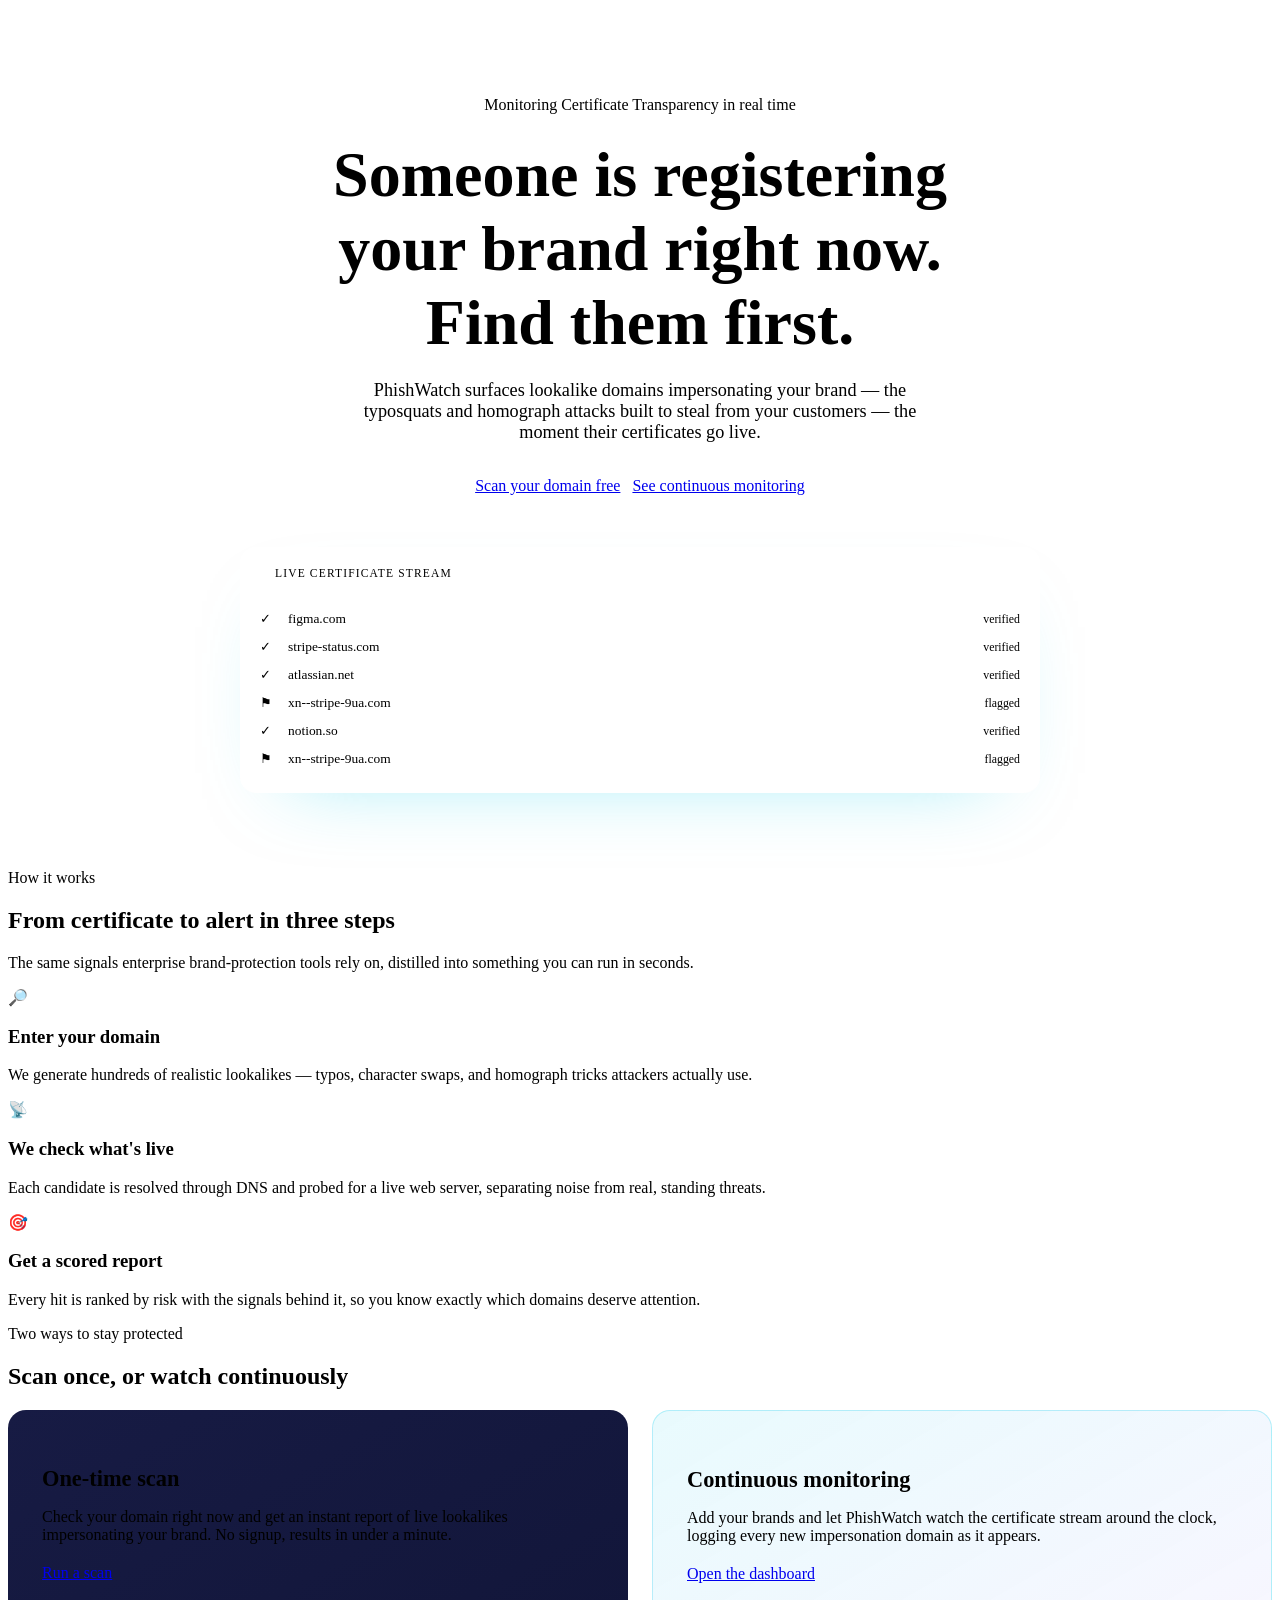
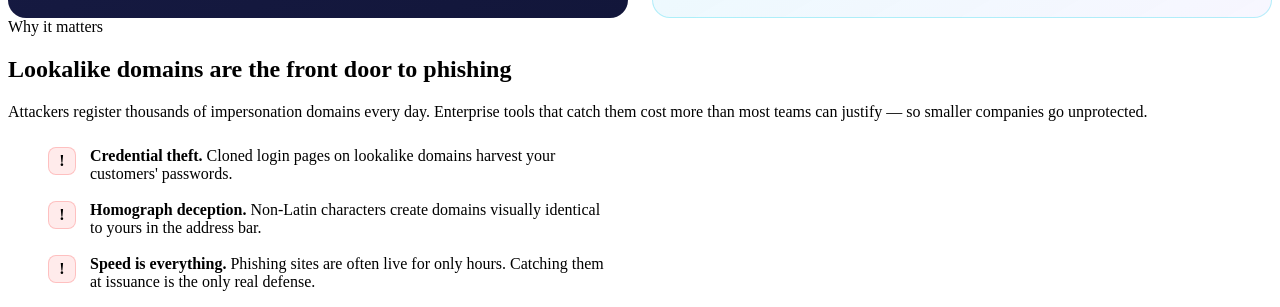
==== commit 17b151c6: "Rebuild UI as five-page site with shared design system" ====
--- a/static/index.html
+++ b/static/index.html
@@ -4,279 +4,117 @@
 <meta charset="UTF-8" />
 <meta name="viewport" content="width=device-width, initial-scale=1.0" />
 <title>PhishWatch — Catch lookalike domains before they catch your customers</title>
-<link rel="preconnect" href="https://fonts.googleapis.com">
-<link rel="preconnect" href="https://fonts.gstatic.com" crossorigin>
+<link rel="preconnect" href="https://fonts.googleapis.com"><link rel="preconnect" href="https://fonts.gstatic.com" crossorigin>
 <link href="https://fonts.googleapis.com/css2?family=Space+Grotesk:wght@400;500;600;700&family=Inter:wght@400;500;600;700&family=JetBrains+Mono:wght@400;500;700&display=swap" rel="stylesheet">
+<link rel="stylesheet" href="/styles.css">
 <style>
-  :root{
-    --bg:#0B0E23; --bg-2:#12163A; --card:#171B44; --card-2:#1C2150;
-    --line:#262C63; --text:#EDEFF7; --muted:#9AA0C7;
-    --cyan:#22D3EE; --coral:#FB5D5D; --amber:#FBBF24; --violet:#7C6BFF; --green:#34D399;
-    --display:'Space Grotesk',sans-serif; --body:'Inter',sans-serif; --mono:'JetBrains Mono',monospace;
-  }
-  *{box-sizing:border-box;margin:0;padding:0}
-  html{scroll-behavior:smooth}
-  body{background:var(--bg);color:var(--text);font-family:var(--body);line-height:1.6;overflow-x:hidden}
-  a{color:inherit;text-decoration:none}
-  .wrap{max-width:1120px;margin:0 auto;padding:0 24px}
-  .glow{position:fixed;inset:0;z-index:-1;pointer-events:none}
-  .glow::before,.glow::after{content:"";position:absolute;border-radius:50%;filter:blur(120px)}
-  .glow::before{width:520px;height:520px;background:var(--violet);top:-160px;left:-120px;opacity:.32}
-  .glow::after{width:460px;height:460px;background:var(--cyan);top:200px;right:-140px;opacity:.16}
-  nav{position:sticky;top:0;z-index:50;backdrop-filter:blur(12px);background:rgba(11,14,35,.72);border-bottom:1px solid var(--line)}
-  .nav-inner{display:flex;align-items:center;justify-content:space-between;height:66px}
-  .brand{display:flex;align-items:center;gap:10px;font-family:var(--display);font-weight:700;font-size:1.15rem;letter-spacing:-.02em}
-  .brand .dot{width:11px;height:11px;border-radius:50%;background:var(--cyan);box-shadow:0 0 12px var(--cyan);animation:pulse 2.4s infinite}
-  @keyframes pulse{0%,100%{opacity:1}50%{opacity:.4}}
-  .nav-links{display:flex;gap:28px;font-size:.92rem;color:var(--muted)}
-  .nav-links a:hover{color:var(--text)}
-  .nav-cta{font-family:var(--display);font-weight:600;font-size:.9rem;padding:9px 18px;border:1px solid var(--line);border-radius:10px}
-  .nav-cta:hover{border-color:var(--cyan);color:var(--cyan)}
-  @media(max-width:760px){.nav-links{display:none}}
-  .hero{padding:72px 0 26px;text-align:center}
-  .eyebrow{display:inline-flex;align-items:center;gap:8px;font-family:var(--mono);font-size:.78rem;color:var(--cyan);border:1px solid var(--line);background:var(--bg-2);padding:6px 14px;border-radius:999px;margin-bottom:26px}
-  .eyebrow .live{width:7px;height:7px;border-radius:50%;background:var(--cyan);box-shadow:0 0 8px var(--cyan);animation:pulse 1.6s infinite}
-  h1{font-family:var(--display);font-weight:700;font-size:clamp(2.2rem,5.4vw,3.7rem);line-height:1.05;letter-spacing:-.03em;margin-bottom:20px}
-  h1 .hl.threat{color:var(--coral)} h1 .hl.safe{color:var(--cyan)}
-  .lede{max-width:600px;margin:0 auto 34px;color:var(--muted);font-size:1.12rem}
-  .scan{max-width:640px;margin:0 auto}
-  .scan-row{display:flex;gap:10px;background:var(--card);border:1px solid var(--line);border-radius:16px;padding:10px;box-shadow:0 20px 60px -30px rgba(124,107,255,.6)}
-  .scan-row:focus-within{border-color:var(--cyan)}
-  .scan-row input{flex:1;background:transparent;border:none;outline:none;color:var(--text);font-family:var(--mono);font-size:1.02rem;padding:12px 14px}
-  .scan-row input::placeholder{color:#5a6099}
-  .scan-btn{font-family:var(--display);font-weight:700;font-size:1rem;padding:12px 26px;border:none;border-radius:10px;cursor:pointer;color:#06132a;background:linear-gradient(135deg,var(--cyan),#4ADEDE)}
-  .scan-btn:hover{filter:brightness(1.08)} .scan-btn:disabled{opacity:.5;cursor:not-allowed;filter:grayscale(.3)}
-  .hint{font-family:var(--mono);font-size:.76rem;color:var(--muted);margin-top:12px}
-  #status{margin:22px auto 0;max-width:640px;font-size:.96rem;min-height:1.4em}
-  #status.err{color:var(--coral)} #status.ok{color:var(--muted)}
-  .spinner{display:inline-block;width:15px;height:15px;border:2px solid var(--line);border-top-color:var(--cyan);border-radius:50%;animation:spin .7s linear infinite;vertical-align:-2px;margin-right:8px}
-  @keyframes spin{to{transform:rotate(360deg)}}
-  #report{max-width:1000px;margin:30px auto 0;text-align:left}
-  .verdict{display:flex;align-items:center;gap:22px;border-radius:18px 18px 0 0;padding:26px 30px;border:1px solid var(--line);border-bottom:none}
-  .verdict.bad{background:linear-gradient(135deg,rgba(251,93,93,.16),rgba(251,93,93,.04))}
-  .verdict.good{background:linear-gradient(135deg,rgba(52,211,153,.14),rgba(52,211,153,.03))}
-  .verdict .shield{width:56px;height:56px;border-radius:14px;display:grid;place-items:center;font-size:1.7rem;flex-shrink:0}
-  .verdict.bad .shield{background:rgba(251,93,93,.16);border:1px solid rgba(251,93,93,.4)}
-  .verdict.good .shield{background:rgba(52,211,153,.16);border:1px solid rgba(52,211,153,.4)}
-  .verdict h3{font-family:var(--display);font-size:1.32rem;font-weight:700;letter-spacing:-.01em}
-  .verdict.bad h3{color:var(--coral)} .verdict.good h3{color:var(--green)}
-  .verdict p{color:var(--muted);font-size:.94rem;margin-top:2px}
-  .verdict .target{font-family:var(--mono);color:var(--text)}
-  .summary{display:grid;grid-template-columns:repeat(4,1fr);border:1px solid var(--line);border-bottom:none;background:var(--bg-2)}
-  @media(max-width:640px){.summary{grid-template-columns:repeat(2,1fr)}}
-  .summary .cell{padding:18px 22px;border-right:1px solid var(--line)}
-  .summary .cell:last-child{border-right:none}
-  .summary .k{font-family:var(--mono);font-size:.68rem;text-transform:uppercase;letter-spacing:.08em;color:var(--muted);margin-bottom:6px}
-  .summary .v{font-family:var(--display);font-weight:700;font-size:1.5rem}
-  .summary .v.crit{color:var(--coral)} .summary .v.warn{color:var(--amber)} .summary .v.cyan{color:var(--cyan)}
-  .report-table{width:100%;border-collapse:collapse;background:var(--card);border:1px solid var(--line);border-radius:0 0 18px 18px;overflow:hidden}
-  .report-table thead th{font-family:var(--mono);font-size:.7rem;text-transform:uppercase;letter-spacing:.08em;color:var(--muted);text-align:left;padding:14px 20px;background:var(--card-2);font-weight:500;border-bottom:1px solid var(--line)}
-  .report-table td{padding:16px 20px;border-top:1px solid var(--line);font-size:.9rem;vertical-align:middle}
-  .report-table tbody tr:hover{background:var(--card-2)}
-  td.dom{font-family:var(--mono);color:var(--text);word-break:break-all;font-weight:500}
-  .riskpill{display:inline-flex;align-items:center;gap:6px;font-family:var(--mono);font-weight:700;font-size:.76rem;padding:5px 11px;border-radius:8px;white-space:nowrap}
-  .r-crit{color:var(--coral);background:rgba(251,93,93,.13);border:1px solid rgba(251,93,93,.35)}
-  .r-warn{color:var(--amber);background:rgba(251,191,36,.12);border:1px solid rgba(251,191,36,.3)}
-  .r-low{color:var(--muted);background:rgba(154,160,199,.1);border:1px solid var(--line)}
-  .chip{display:inline-flex;align-items:center;gap:6px;font-size:.8rem;font-family:var(--mono)}
-  .chip .d{width:7px;height:7px;border-radius:50%}
-  .chip.on .d{background:var(--green);box-shadow:0 0 6px var(--green)} .chip.on{color:var(--text)}
-  .chip.off .d{background:#4a4f7a} .chip.off{color:var(--muted)}
-  .signals{color:var(--muted);font-size:.82rem;line-height:1.4}
-  .report-note{font-family:var(--mono);font-size:.74rem;color:var(--muted);margin-top:14px;text-align:center}
-  section.block{padding:88px 0}
-  .kicker{font-family:var(--mono);font-size:.78rem;color:var(--cyan);letter-spacing:.1em;text-transform:uppercase;margin-bottom:14px}
-  h2{font-family:var(--display);font-weight:700;font-size:clamp(1.7rem,3.6vw,2.5rem);letter-spacing:-.02em;margin-bottom:16px;line-height:1.1}
-  .section-lede{color:var(--muted);max-width:580px;font-size:1.05rem}
-  .center{text-align:center} .center .section-lede{margin:0 auto}
-  .trust{border-top:1px solid var(--line);border-bottom:1px solid var(--line);background:var(--bg-2);padding:34px 0}
-  .trust-inner{display:flex;align-items:center;justify-content:center;gap:48px;flex-wrap:wrap;text-align:center}
-  .trust-item{color:var(--muted);font-family:var(--mono);font-size:.82rem}
-  .trust-item b{color:var(--cyan);font-family:var(--display);font-size:1.5rem;display:block}
-  .steps{display:grid;grid-template-columns:repeat(3,1fr);gap:20px;margin-top:48px}
-  @media(max-width:760px){.steps{grid-template-columns:1fr}}
-  .step{background:var(--card);border:1px solid var(--line);border-radius:16px;padding:28px 24px;position:relative;overflow:hidden}
-  .step::before{content:attr(data-n);position:absolute;top:-14px;right:6px;font-family:var(--display);font-weight:700;font-size:5.2rem;color:var(--bg-2)}
-  .step>*{position:relative}
-  .step .ico{font-size:1.4rem;margin-bottom:16px;display:block}
-  .step h3{font-family:var(--display);font-weight:600;font-size:1.15rem;margin-bottom:10px}
-  .step p{color:var(--muted);font-size:.94rem}
-  .why{display:grid;grid-template-columns:1.1fr 1fr;gap:56px;align-items:center}
-  @media(max-width:820px){.why{grid-template-columns:1fr;gap:36px}}
-  .why-list{list-style:none;margin-top:26px;display:flex;flex-direction:column;gap:18px}
-  .why-list li{display:flex;gap:14px;align-items:flex-start}
-  .why-list .mark{flex-shrink:0;width:26px;height:26px;border-radius:8px;background:rgba(251,93,93,.13);border:1px solid rgba(251,93,93,.34);color:var(--coral);display:grid;place-items:center;font-size:.9rem;font-weight:700}
-  .why-list strong{font-weight:600} .why-list p{color:var(--muted);font-size:.94rem}
-  .stream{background:var(--card);border:1px solid var(--line);border-radius:16px;padding:20px;font-family:var(--mono);font-size:.82rem;box-shadow:0 30px 70px -40px rgba(34,211,238,.5)}
+  .hero{position:relative;padding:88px 0 76px;text-align:center;overflow:hidden}
+  .hero-inner{position:relative;z-index:1}
+  .hero h1{font-size:clamp(2.3rem,5.6vw,4rem);margin:24px 0 20px}
+  .hero .hl.threat{color:var(--coral)} .hero .hl.safe{color:var(--cyan)}
+  .hero .lede{max-width:600px;margin:0 auto 34px;color:var(--muted);font-size:1.14rem}
+  .hero-actions{display:flex;gap:12px;justify-content:center;flex-wrap:wrap;margin-top:8px}
+  .stream-wide{max-width:760px;margin:52px auto 0;background:var(--card);border:1px solid var(--line);border-radius:16px;padding:20px;font-family:var(--mono);font-size:.84rem;text-align:left;box-shadow:0 30px 80px -50px rgba(34,211,238,.5)}
   .stream-head{display:flex;align-items:center;gap:8px;color:var(--muted);font-size:.72rem;text-transform:uppercase;letter-spacing:.1em;margin-bottom:14px;padding-bottom:12px;border-bottom:1px solid var(--line)}
   .stream-head .live{width:7px;height:7px;border-radius:50%;background:var(--cyan);box-shadow:0 0 8px var(--cyan);animation:pulse 1.6s infinite}
-  .stream-row{display:flex;align-items:center;gap:10px;padding:6px 0;opacity:0;animation:rowin .5s forwards}
-  .stream-row.safe .tag{color:var(--cyan)} .stream-row.bad .tag{color:var(--coral)} .stream-row.bad .d{color:var(--coral)}
-  @keyframes rowin{from{opacity:0;transform:translateY(6px)}to{opacity:1;transform:none}}
-  .compare{display:grid;grid-template-columns:1fr 1fr;gap:20px;margin-top:44px}
-  @media(max-width:760px){.compare{grid-template-columns:1fr}}
-  .compare .col{border:1px solid var(--line);border-radius:16px;padding:28px}
-  .compare .col.them{background:var(--card);opacity:.85}
-  .compare .col.us{background:linear-gradient(135deg,rgba(34,211,238,.08),rgba(124,107,255,.05));border-color:rgba(34,211,238,.35)}
-  .compare h4{font-family:var(--display);font-size:1.1rem;margin-bottom:18px}
-  .compare .col.us h4{color:var(--cyan)}
-  .compare ul{list-style:none;display:flex;flex-direction:column;gap:12px}
-  .compare li{display:flex;gap:10px;font-size:.92rem;color:var(--muted)}
-  .compare li .m{flex-shrink:0}
-  .compare .them li .m{color:var(--coral)} .compare .us li .m{color:var(--green)}
-  .faq{max-width:760px;margin:44px auto 0}
-  .faq details{border:1px solid var(--line);border-radius:12px;padding:4px 20px;margin-bottom:12px;background:var(--card)}
-  .faq summary{cursor:pointer;padding:16px 0;font-family:var(--display);font-weight:600;font-size:1rem;list-style:none;display:flex;justify-content:space-between;align-items:center}
-  .faq summary::-webkit-details-marker{display:none}
-  .faq summary::after{content:"+";color:var(--cyan);font-size:1.3rem}
-  .faq details[open] summary::after{content:"\2212"}
-  .faq p{color:var(--muted);font-size:.94rem;padding:0 0 18px}
-  .cta-band{background:linear-gradient(135deg,var(--violet),#5B4BD6);border-radius:24px;padding:56px;text-align:center;margin-top:20px}
-  .cta-band h2{color:#fff} .cta-band p{color:rgba(255,255,255,.85);max-width:520px;margin:0 auto 28px}
-  .cta-band .big-btn{display:inline-block;font-family:var(--display);font-weight:700;background:#fff;color:#20154d;padding:14px 34px;border-radius:12px;font-size:1.05rem}
-  .cta-band .big-btn:hover{filter:brightness(.95)}
-  footer{border-top:1px solid var(--line);padding:40px 0}
-  .foot-inner{display:flex;justify-content:space-between;align-items:center;flex-wrap:wrap;gap:16px}
-  .foot-inner .muted{color:var(--muted);font-size:.86rem}
-  .foot-links{display:flex;gap:22px;font-size:.9rem;color:var(--muted)}
-  .foot-links a:hover{color:var(--cyan)}
-  @media(prefers-reduced-motion:reduce){*{animation:none!important;scroll-behavior:auto}}
+  .srow{display:flex;align-items:center;gap:12px;padding:6px 0;opacity:0;animation:rowin .5s forwards}
+  .srow .tag{width:16px}.srow.safe .tag{color:var(--cyan)}.srow.bad .tag{color:var(--coral)}
+  .srow .d{color:var(--text)}.srow.bad .d{color:var(--coral)}.srow .meta{margin-left:auto;color:var(--muted);font-size:.74rem}
+  @keyframes rowin{from{opacity:0;transform:translateY(6px)}to{opacity:1}}
+  .split{display:grid;grid-template-columns:1fr 1fr;gap:24px;margin-top:8px}
+  @media(max-width:760px){.split{grid-template-columns:1fr}}
+  .feature{border-radius:18px;padding:34px;position:relative;overflow:hidden}
+  .feature.scan{background:linear-gradient(150deg,#171B44,#12163A);border:1px solid var(--line)}
+  .feature.mon{background:linear-gradient(150deg,rgba(34,211,238,.1),rgba(124,107,255,.06));border:1px solid rgba(34,211,238,.3)}
+  .feature h3{font-family:var(--display);font-size:1.4rem;margin-bottom:10px}
+  .feature p{color:var(--muted);margin-bottom:20px}
+  .why-list{list-style:none;margin-top:26px;display:flex;flex-direction:column;gap:18px;max-width:560px}
+  .why-list li{display:flex;gap:14px;align-items:flex-start}
+  .why-list .mark{flex-shrink:0;width:26px;height:26px;border-radius:8px;background:rgba(251,93,93,.12);border:1px solid rgba(251,93,93,.3);color:var(--coral);display:grid;place-items:center;font-weight:700}
+  .why-list strong{font-weight:600}.why-list p{font-size:.94rem}
 </style>
 </head>
-<body>
-<div class="glow"></div>
-<nav><div class="wrap nav-inner">
-  <div class="brand"><span class="dot"></span>PhishWatch</div>
-  <div class="nav-links"><a href="#how">How it works</a><a href="#why">Why it matters</a><a href="#compare">Compare</a><a href="#faq">FAQ</a></div>
-  <a href="#scan" class="nav-cta">Run a scan</a>
-</div></nav>
-<header class="hero wrap" id="scan">
-  <span class="eyebrow"><span class="live"></span>Monitoring Certificate Transparency in real time</span>
-  <h1>Someone is registering<br><span class="hl threat">your brand</span> right now.<br>Find them <span class="hl safe">first</span>.</h1>
-  <p class="lede">PhishWatch scans newly issued certificates and live DNS to surface lookalike domains impersonating your brand — the typosquats and homograph attacks built to steal from your customers.</p>
-  <div class="scan"><div class="scan-row">
-    <input id="domain" type="text" placeholder="yourcompany.com" autocomplete="off" spellcheck="false" />
-    <button id="scanBtn" class="scan-btn">Scan</button>
-  </div><div class="hint">Free · No signup · Results in under a minute</div></div>
-  <div id="status"></div>
-  <div id="report"></div>
+<body data-page="home">
+
+<header class="hero">
+  <div class="glow"></div>
+  <div class="hero-inner wrap">
+    <span class="eyebrow"><span class="live"></span>Monitoring Certificate Transparency in real time</span>
+    <h1>Someone is registering<br><span class="hl threat">your brand</span> right now.<br>Find them <span class="hl safe">first</span>.</h1>
+    <p class="lede">PhishWatch surfaces lookalike domains impersonating your brand — the typosquats and homograph attacks built to steal from your customers — the moment their certificates go live.</p>
+    <div class="hero-actions">
+      <a href="/scan.html" class="btn btn-primary">Scan your domain free</a>
+      <a href="/monitoring.html" class="btn btn-ghost">See continuous monitoring</a>
+    </div>
+
+    <div class="stream-wide" aria-hidden="true">
+      <div class="stream-head"><span class="live"></span>Live certificate stream</div>
+      <div id="stream"></div>
+    </div>
+  </div>
 </header>
-<div class="trust"><div class="wrap trust-inner">
-  <div class="trust-item"><b>250k+</b>domains screened per run</div>
-  <div class="trust-item"><b>&lt;60s</b>average scan time</div>
-  <div class="trust-item"><b>7-point</b>risk scoring model</div>
-  <div class="trust-item"><b>Real-time</b>certificate monitoring</div>
-</div></div>
-<section class="block wrap" id="how">
-  <div class="kicker">How it works</div>
-  <h2>From certificate to alert in three steps</h2>
-  <p class="section-lede">The same signals used by enterprise brand-protection tools, distilled into something you can run in seconds.</p>
-  <div class="steps">
-    <div class="step" data-n="01"><span class="ico">&#128270;</span><h3>Enter your domain</h3><p>We generate hundreds of realistic lookalikes — typos, character swaps, and homograph tricks attackers actually use.</p></div>
-    <div class="step" data-n="02"><span class="ico">&#128225;</span><h3>We check what's live</h3><p>Each candidate is resolved through DNS and probed for a live web server, separating noise from real, standing threats.</p></div>
-    <div class="step" data-n="03"><span class="ico">&#127919;</span><h3>Get a scored report</h3><p>Every hit is ranked by risk with the signals behind it, so you know exactly which domains deserve your attention.</p></div>
+
+<section class="sec light">
+  <div class="wrap center">
+    <div class="kicker">How it works</div>
+    <h2>From certificate to alert in three steps</h2>
+    <p class="sec-lede muted">The same signals enterprise brand-protection tools rely on, distilled into something you can run in seconds.</p>
+    <div class="cards-3">
+      <div class="card step-num" data-n="01"><span class="ico">&#128270;</span><h3>Enter your domain</h3><p class="muted">We generate hundreds of realistic lookalikes — typos, character swaps, and homograph tricks attackers actually use.</p></div>
+      <div class="card step-num" data-n="02"><span class="ico">&#128225;</span><h3>We check what's live</h3><p class="muted">Each candidate is resolved through DNS and probed for a live web server, separating noise from real, standing threats.</p></div>
+      <div class="card step-num" data-n="03"><span class="ico">&#127919;</span><h3>Get a scored report</h3><p class="muted">Every hit is ranked by risk with the signals behind it, so you know exactly which domains deserve attention.</p></div>
+    </div>
   </div>
 </section>
-<section class="block wrap" id="why"><div class="why">
-  <div>
+
+<section class="sec dark">
+  <div class="wrap">
+    <div class="kicker">Two ways to stay protected</div>
+    <h2>Scan once, or watch continuously</h2>
+    <div class="split">
+      <div class="feature scan">
+        <h3>One-time scan</h3>
+        <p>Check your domain right now and get an instant report of live lookalikes impersonating your brand. No signup, results in under a minute.</p>
+        <a href="/scan.html" class="btn btn-primary">Run a scan</a>
+      </div>
+      <div class="feature mon">
+        <h3>Continuous monitoring</h3>
+        <p>Add your brands and let PhishWatch watch the certificate stream around the clock, logging every new impersonation domain as it appears.</p>
+        <a href="/monitoring.html" class="btn btn-ghost">Open the dashboard</a>
+      </div>
+    </div>
+  </div>
+</section>
+
+<section class="sec light">
+  <div class="wrap">
     <div class="kicker">Why it matters</div>
     <h2>Lookalike domains are the front door to phishing</h2>
-    <p class="section-lede">Attackers register thousands of impersonation domains every day. Enterprise tools that catch them cost more than most teams can justify — so smaller companies go unprotected.</p>
+    <p class="sec-lede muted">Attackers register thousands of impersonation domains every day. Enterprise tools that catch them cost more than most teams can justify — so smaller companies go unprotected.</p>
     <ul class="why-list">
-      <li><span class="mark">!</span><div><strong>Credential theft</strong><p>Cloned login pages on lookalike domains harvest your customers' passwords.</p></div></li>
-      <li><span class="mark">!</span><div><strong>Homograph deception</strong><p>Non-Latin characters create domains visually identical to yours in the address bar.</p></div></li>
-      <li><span class="mark">!</span><div><strong>Speed is everything</strong><p>Phishing sites are often live for only hours. Catching them at issuance is the only real defense.</p></div></li>
+      <li><span class="mark">!</span><div><strong>Credential theft.</strong> <span class="muted">Cloned login pages on lookalike domains harvest your customers' passwords.</span></div></li>
+      <li><span class="mark">!</span><div><strong>Homograph deception.</strong> <span class="muted">Non-Latin characters create domains visually identical to yours in the address bar.</span></div></li>
+      <li><span class="mark">!</span><div><strong>Speed is everything.</strong> <span class="muted">Phishing sites are often live for only hours. Catching them at issuance is the only real defense.</span></div></li>
     </ul>
   </div>
-  <div class="stream" aria-hidden="true"><div class="stream-head"><span class="live"></span>Live certificate stream</div><div id="streamRows"></div></div>
-</div></section>
-<section class="block wrap" id="compare">
-  <div class="center"><div class="kicker">The difference</div><h2>Protection shouldn't be a luxury</h2>
-  <p class="section-lede">Enterprise brand-protection platforms are powerful — and priced for enterprises. PhishWatch brings the core capability within reach.</p></div>
-  <div class="compare">
-    <div class="col them"><h4>Traditional enterprise tools</h4><ul>
-      <li><span class="m">&#10005;</span>Five- and six-figure annual contracts</li>
-      <li><span class="m">&#10005;</span>Long sales cycles and onboarding</li>
-      <li><span class="m">&#10005;</span>Built for large security teams</li>
-      <li><span class="m">&#10005;</span>Out of reach for startups and SMBs</li>
-    </ul></div>
-    <div class="col us"><h4>PhishWatch</h4><ul>
-      <li><span class="m">&#10003;</span>Scan your domain free, right now</li>
-      <li><span class="m">&#10003;</span>Results in under a minute, no signup</li>
-      <li><span class="m">&#10003;</span>Real-time Certificate Transparency monitoring</li>
-      <li><span class="m">&#10003;</span>Clear, scored reports anyone can act on</li>
-    </ul></div>
-  </div>
 </section>
-<section class="block wrap" id="faq">
-  <div class="center"><div class="kicker">FAQ</div><h2>Questions, answered</h2></div>
-  <div class="faq">
-    <details open><summary>How does PhishWatch find lookalike domains?</summary><p>We generate realistic variations of your domain — typos, character swaps, and homograph (non-Latin lookalike) permutations — then check which ones actually resolve in DNS and serve a live website. Standing, live lookalikes are the ones worth worrying about.</p></details>
-    <details><summary>What are Certificate Transparency logs?</summary><p>They're public, append-only logs that record every SSL/TLS certificate issued on the web. Because nearly every phishing site gets a certificate, these logs act as a near-real-time feed of new domains going live — which is exactly what we monitor.</p></details>
-    <details><summary>What does the risk score mean?</summary><p>Each lookalike is scored out of 7 based on the signals we detect: whether it's a known typo/homograph pattern, whether it resolves in DNS, and whether it serves a live web server. Higher scores mean a more credible, active threat.</p></details>
-    <details><summary>Is the scan really free?</summary><p>Yes. You can scan your domain right now with no account and no payment. It's designed to give you an immediate, honest picture of who may be impersonating your brand.</p></details>
-  </div>
-</section>
-<section class="block wrap"><div class="cta-band">
-  <h2>See who's impersonating you</h2>
-  <p>Run a free scan of your domain and get a scored report of live lookalike domains in under a minute.</p>
-  <a href="#scan" class="big-btn">Scan my domain &#8594;</a>
-</div></section>
-<footer><div class="wrap foot-inner">
-  <div class="brand"><span class="dot"></span>PhishWatch</div>
-  <div class="foot-links"><a href="#how">How it works</a><a href="#why">Why it matters</a><a href="#faq">FAQ</a><a href="https://github.com/ShahzaibNas/phishwatch" target="_blank" rel="noopener">GitHub</a></div>
-  <div class="muted">Built for teams who can't afford to be impersonated.</div>
-</div></footer>
+
+<script src="/partials.js"></script>
 <script>
-  const btn=document.getElementById("scanBtn");
-  const input=document.getElementById("domain");
-  const statusEl=document.getElementById("status");
-  const reportEl=document.getElementById("report");
-  async function scan(){
-    const domain=input.value.trim();
-    if(!domain){statusEl.className="err";statusEl.textContent="Enter a domain to scan.";return;}
-    btn.disabled=true;reportEl.innerHTML="";
-    statusEl.className="ok";
-    statusEl.innerHTML='<span class="spinner"></span>Scanning '+escapeHtml(domain)+' — this can take up to a minute…';
-    try{
-      const res=await fetch("/api/scan",{method:"POST",headers:{"Content-Type":"application/json"},body:JSON.stringify({domain})});
-      if(!res.ok){let msg="Something went wrong ("+res.status+").";try{const e=await res.json();if(e.detail)msg=e.detail;}catch{}throw new Error(msg);}
-      const data=await res.json();statusEl.textContent="";render(data);
-    }catch(err){statusEl.className="err";statusEl.textContent=err.message;}
-    finally{btn.disabled=false;}
-  }
-  function render(data){
-    const results=data.results||[];
-    const crit=results.filter(r=>r.score>=6).length;
-    const warn=results.filter(r=>r.score>=4&&r.score<6).length;
-    if(data.count===0){
-      reportEl.innerHTML='<div class="verdict good"><div class="shield">&#128737;&#65039;</div><div><h3>No live lookalikes detected</h3><p>We found no live impersonation domains for <span class="target">'+escapeHtml(data.target)+'</span> right now. Keep monitoring — new ones appear daily.</p></div></div>';
-      return;
-    }
-    const rows=results.map(r=>{
-      const rc=r.score>=6?["r-crit","Critical"]:r.score>=4?["r-warn","Elevated"]:["r-low","Low"];
-      const dns=r.resolves?'<span class="chip on"><span class="d"></span>Active</span>':'<span class="chip off"><span class="d"></span>None</span>';
-      const web=r.live?'<span class="chip on"><span class="d"></span>Live</span>':'<span class="chip off"><span class="d"></span>Down</span>';
-      return '<tr><td class="dom">'+escapeHtml(r.domain)+'</td><td><span class="riskpill '+rc[0]+'">'+r.score+'/7 · '+rc[1]+'</span></td><td>'+dns+'</td><td>'+web+'</td><td class="signals">'+escapeHtml(r.reasons.join("  ·  "))+'</td></tr>';
-    }).join("");
-    reportEl.innerHTML='<div class="verdict bad"><div class="shield">&#9888;&#65039;</div><div><h3>'+data.count+' live lookalike domain'+(data.count>1?'s':'')+' found</h3><p>Active impersonation domains targeting <span class="target">'+escapeHtml(data.target)+'</span> were detected in this scan.</p></div></div><div class="summary"><div class="cell"><div class="k">Total found</div><div class="v cyan">'+data.count+'</div></div><div class="cell"><div class="k">Critical risk</div><div class="v crit">'+crit+'</div></div><div class="cell"><div class="k">Elevated risk</div><div class="v warn">'+warn+'</div></div><div class="cell"><div class="k">Domain scanned</div><div class="v" style="font-size:1rem;font-family:var(--mono);color:var(--text);word-break:break-all">'+escapeHtml(data.target)+'</div></div></div><table class="report-table"><thead><tr><th>Lookalike domain</th><th>Risk</th><th>DNS</th><th>Web server</th><th>Signals</th></tr></thead><tbody>'+rows+'</tbody></table><div class="report-note">Results reflect domains live at scan time · Higher scores indicate more active, credible threats</div>';
-  }
-  function escapeHtml(s){return String(s).replace(/[&<>"']/g,c=>({"&":"&amp;","<":"&lt;",">":"&gt;",'"':"&quot;","'":"&#39;"}[c]));}
-  btn.addEventListener("click",scan);
-  input.addEventListener("keydown",e=>{if(e.key==="Enter")scan();});
   (function(){
-    const host=document.getElementById("streamRows");if(!host)return;
-    if(window.matchMedia&&window.matchMedia("(prefers-reduced-motion: reduce)").matches){host.innerHTML='<div class="stream-row safe" style="opacity:1"><span class="tag">&#10003;</span><span class="d">secure-checkout.com</span></div><div class="stream-row bad" style="opacity:1"><span class="tag">&#9873;</span><span class="d">paypa1-verify.com</span></div>';return;}
-    const safe=["cloudflare.com","stripe-status.com","github.io","vercel.app","shopify.com","notion.so","figma.com"];
-    const bad=["paypa1-login.com","xn--stripe-9ua.com","amaz0n-support.net","g00gle-mail.com","micros0ft-auth.com","app1e-id.com"];
+    const host=document.getElementById("stream");if(!host)return;
+    const reduce=window.matchMedia&&window.matchMedia("(prefers-reduced-motion: reduce)").matches;
+    const safe=["cloudflare.com","stripe-status.com","github.io","vercel.app","shopify.com","notion.so","figma.com","atlassian.net"];
+    const bad=["paypa1-login.com","xn--stripe-9ua.com","amaz0n-support.net","g00gle-mail.com","micros0ft-auth.com","app1e-id.com","netfl1x-billing.com"];
     function add(){
       const isBad=Math.random()<0.34;
-      const row=document.createElement("div");row.className="stream-row "+(isBad?"bad":"safe");
+      const row=document.createElement("div");row.className="srow "+(isBad?"bad":"safe");
       const name=isBad?bad[Math.floor(Math.random()*bad.length)]:safe[Math.floor(Math.random()*safe.length)];
-      row.innerHTML='<span class="tag">'+(isBad?"&#9873;":"&#10003;")+'</span><span class="d">'+name+'</span>';
+      row.innerHTML='<span class="tag">'+(isBad?"&#9873;":"&#10003;")+'</span><span class="d">'+name+'</span><span class="meta">'+(isBad?"flagged":"verified")+'</span>';
       host.appendChild(row);while(host.children.length>6)host.removeChild(host.firstChild);
     }
-    for(let i=0;i<5;i++)add();setInterval(add,1400);
+    for(let i=0;i<6;i++)add();
+    if(!reduce) setInterval(add,1500);
   })();
 </script>
 </body>
